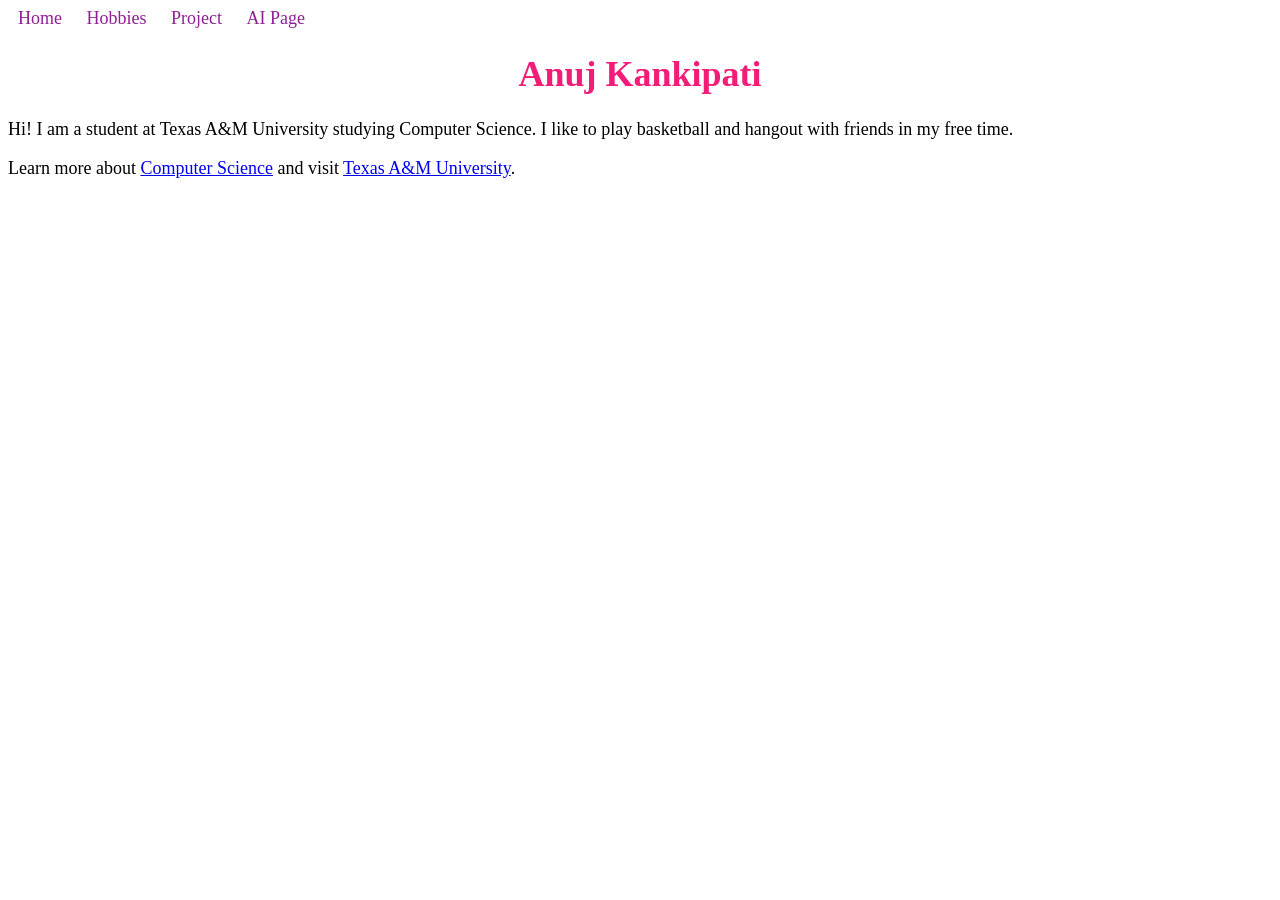
==== index.html @ 3c4d68b8 "Initial website files" ====
<!DOCTYPE html>
<html>
<head>
  <title>All About Me</title>
  <style>
    body { font-family: 'Times New Roman', Times, serif; font-size: 18px; }
    nav a { margin: 10px; text-decoration: none; color: rgb(143, 32, 149); }
    h1 { text-align: center; color: rgb(241, 29, 118); }
  </style>
</head>
<body>
  <nav>
    <a href="index.html">Home</a>
    <a href="hobbies.html">Hobbies</a>
    <a href="project.html">Project</a>
    <a href="ai.html">AI Page</a>
  </nav>
  <h1>Anuj Kankipati</h1>
  <p>Hi! I am a student at Texas A&M University studying Computer Science. I like to play basketball and hangout with friends in my free time.</p>
  
  <p>Learn more about <a href="https://engineering.tamu.edu/cse/index.html">Computer Science</a> and visit <a href="https://www.tamu.edu">Texas A&M University</a>.</p>
</body>
</html>
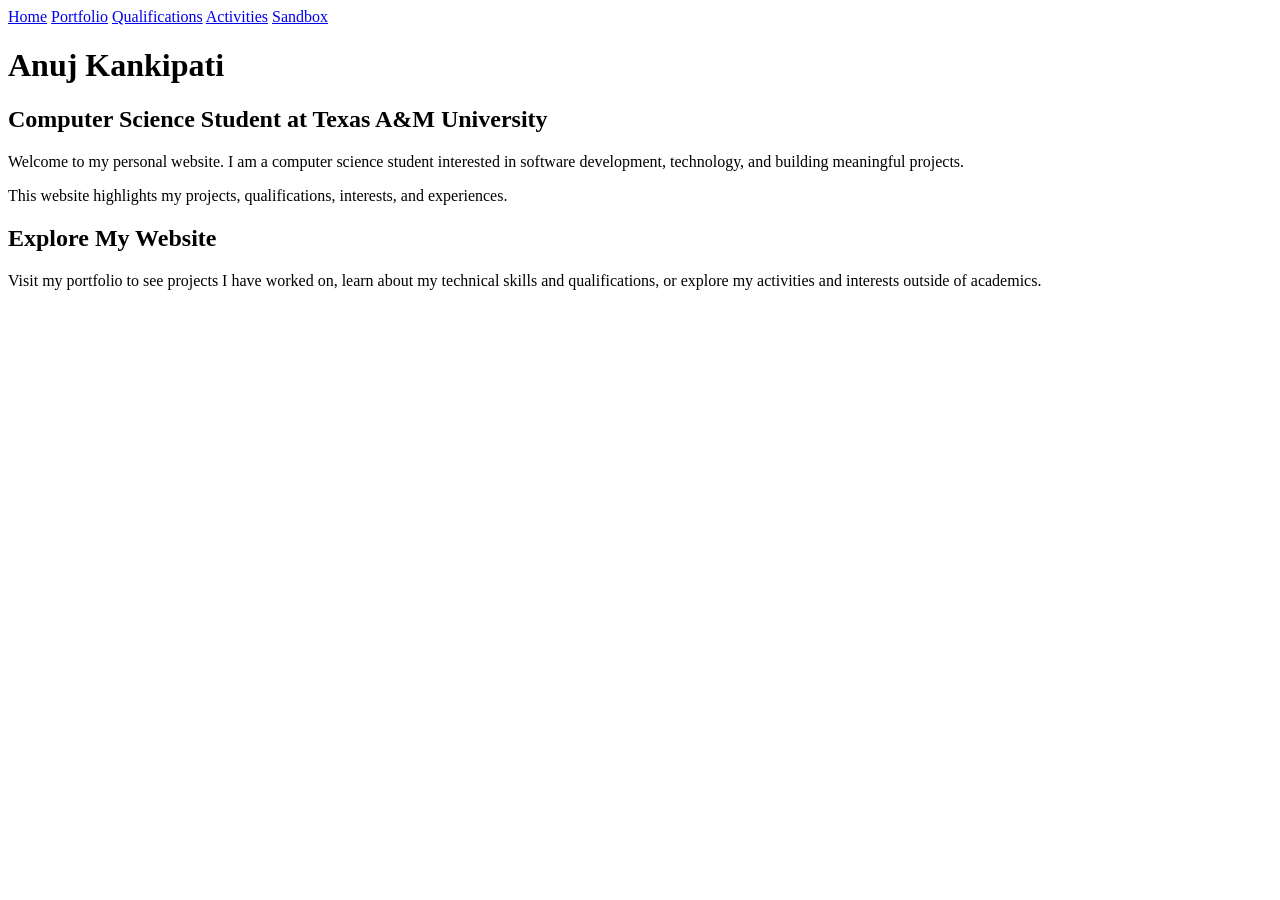
==== commit 89a34514: "Create landing page structure" ====
--- a/index.html
+++ b/index.html
@@ -1,23 +1,46 @@
 <!DOCTYPE html>
-<html>
+<html lang="en">
+
 <head>
-  <title>All About Me</title>
-  <style>
-    body { font-family: 'Times New Roman', Times, serif; font-size: 18px; }
-    nav a { margin: 10px; text-decoration: none; color: rgb(143, 32, 149); }
-    h1 { text-align: center; color: rgb(241, 29, 118); }
-  </style>
+    <meta charset="UTF-8">
+    <title>Anuj Kankipati</title>
 </head>
+
 <body>
-  <nav>
-    <a href="index.html">Home</a>
-    <a href="hobbies.html">Hobbies</a>
-    <a href="project.html">Project</a>
-    <a href="ai.html">AI Page</a>
-  </nav>
-  <h1>Anuj Kankipati</h1>
-  <p>Hi! I am a student at Texas A&M University studying Computer Science. I like to play basketball and hangout with friends in my free time.</p>
-  
-  <p>Learn more about <a href="https://engineering.tamu.edu/cse/index.html">Computer Science</a> and visit <a href="https://www.tamu.edu">Texas A&M University</a>.</p>
+
+    <nav>
+        <a href="index.html">Home</a>
+        <a href="portfolio.html">Portfolio</a>
+        <a href="qualifications.html">Qualifications</a>
+        <a href="activities.html">Activities</a>
+        <a href="sandbox.html">Sandbox</a>
+    </nav>
+
+    <main>
+        <h1>Anuj Kankipati</h1>
+
+        <h2>Computer Science Student at Texas A&M University</h2>
+
+        <p>
+            Welcome to my personal website. I am a computer science student
+            interested in software development, technology, and building
+            meaningful projects.
+        </p>
+
+        <p>
+            This website highlights my projects, qualifications, interests,
+            and experiences.
+        </p>
+
+        <h2>Explore My Website</h2>
+
+        <p>
+            Visit my portfolio to see projects I have worked on, learn about
+            my technical skills and qualifications, or explore my activities
+            and interests outside of academics.
+        </p>
+    </main>
+
 </body>
-</html>
+
+</html>
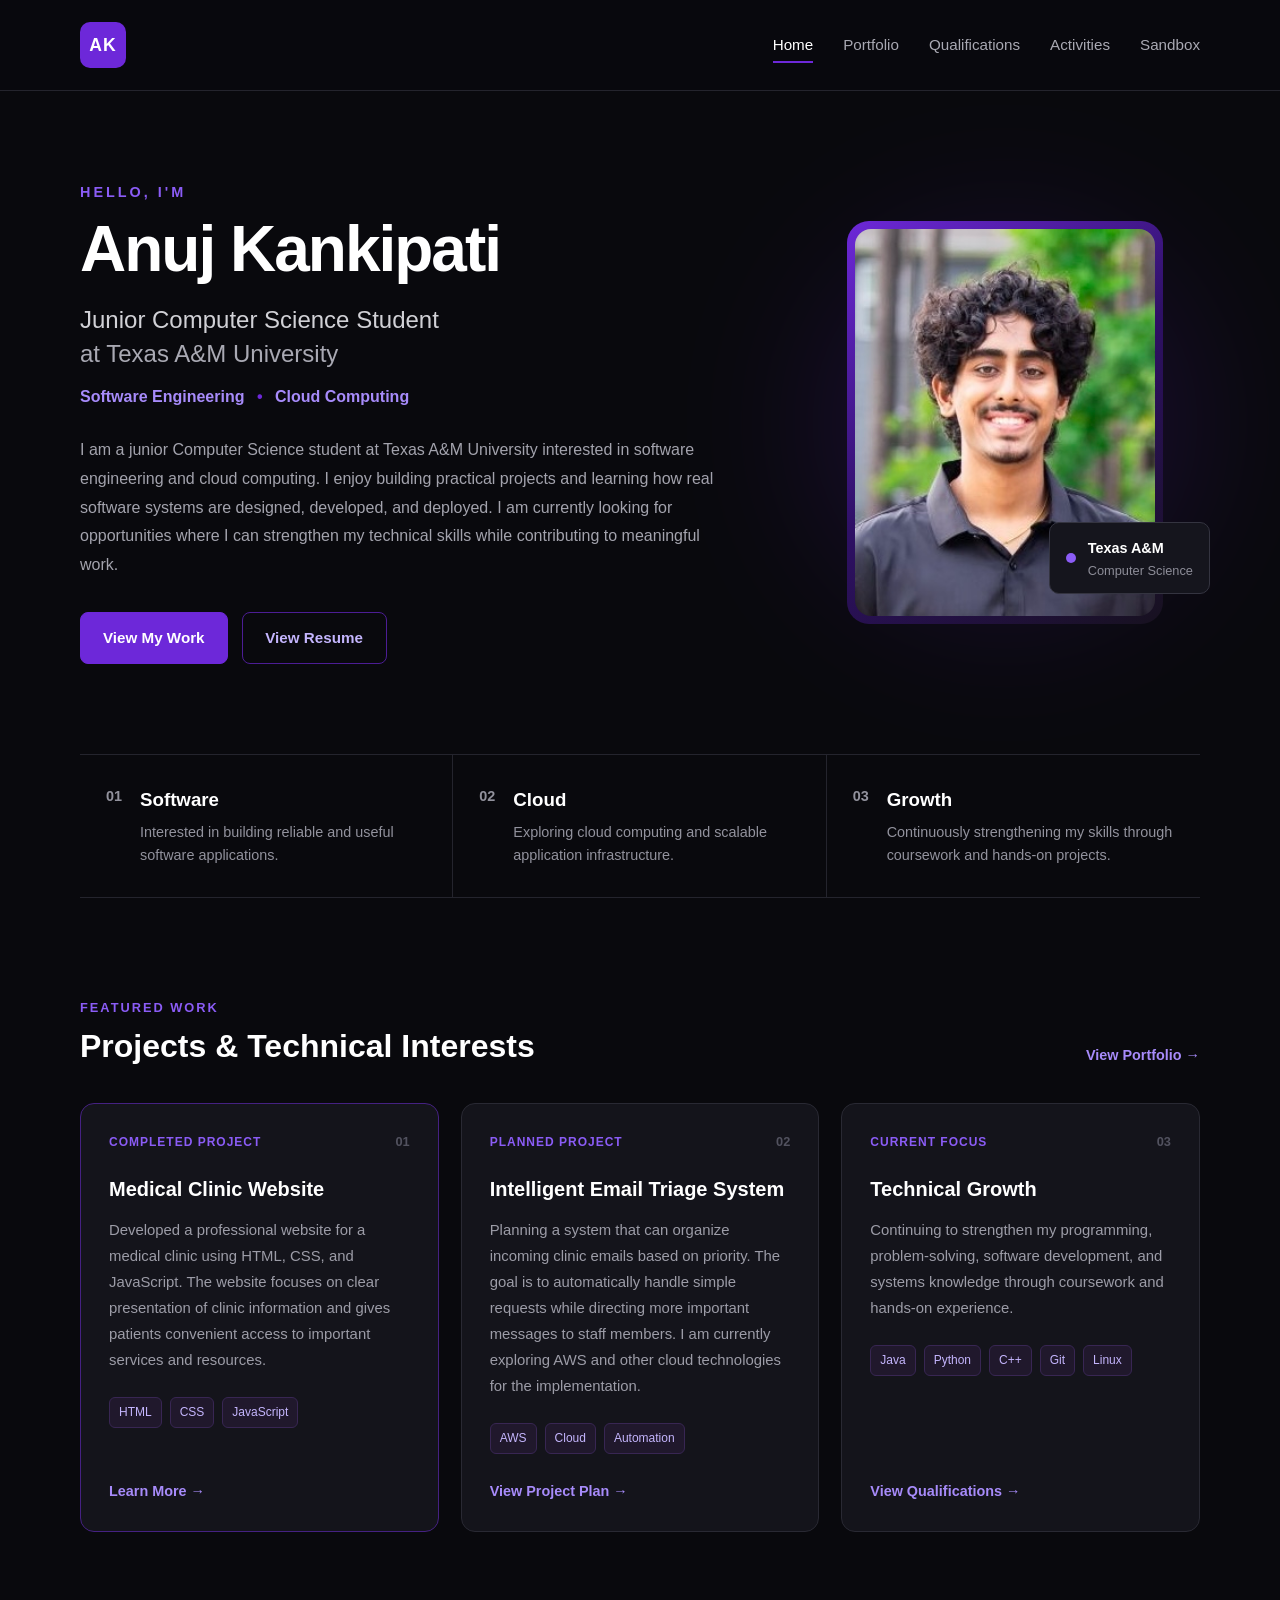
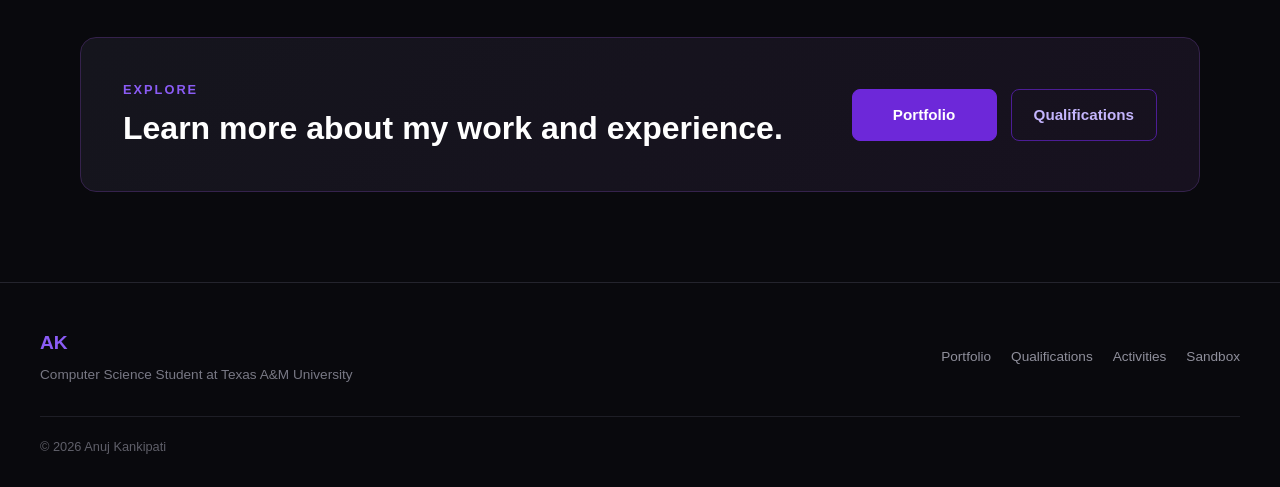
==== commit 3cbd9f25: "Update Release 1 website and remove obsolete pages" ====
--- a/index.html
+++ b/index.html
@@ -3,43 +3,397 @@
 
 <head>
     <meta charset="UTF-8">
-    <title>Anuj Kankipati</title>
+    <meta name="viewport" content="width=device-width, initial-scale=1.0">
+
+    <title>Anuj Kankipati | Portfolio</title>
+
+    <link rel="stylesheet" href="style1.css">
 </head>
 
 <body>
 
-    <nav>
-        <a href="index.html">Home</a>
-        <a href="portfolio.html">Portfolio</a>
-        <a href="qualifications.html">Qualifications</a>
-        <a href="activities.html">Activities</a>
-        <a href="sandbox.html">Sandbox</a>
-    </nav>
+    <header class="site-header">
+
+        <nav class="navbar">
+
+            <a class="logo" href="index.html">
+                AK
+            </a>
+
+            <div class="nav-links">
+                <a class="active" href="index.html">Home</a>
+                <a href="portfolio.html">Portfolio</a>
+                <a href="qualifications.html">Qualifications</a>
+                <a href="activities.html">Activities</a>
+                <a href="sandbox.html">Sandbox</a>
+            </div>
+
+        </nav>
+
+    </header>
+
 
     <main>
-        <h1>Anuj Kankipati</h1>
-
-        <h2>Computer Science Student at Texas A&M University</h2>
-
-        <p>
-            Welcome to my personal website. I am a computer science student
-            interested in software development, technology, and building
-            meaningful projects.
+
+        <!-- HERO SECTION -->
+
+        <section class="hero">
+
+            <div class="hero-content">
+
+                <p class="eyebrow">
+                    Hello, I'm
+                </p>
+
+                <h1>
+                    Anuj Kankipati
+                </h1>
+
+                <h2>
+                    Junior Computer Science Student
+                    <span>at Texas A&amp;M University</span>
+                </h2>
+
+                <p class="focus">
+                    Software Engineering
+                    <span class="dot">•</span>
+                    Cloud Computing
+                </p>
+
+                <p class="hero-description">
+                    I am a junior Computer Science student at Texas A&amp;M
+                    University interested in software engineering and cloud
+                    computing. I enjoy building practical projects and learning
+                    how real software systems are designed, developed, and
+                    deployed. I am currently looking for opportunities where
+                    I can strengthen my technical skills while contributing to
+                    meaningful work.
+                </p>
+
+                <div class="hero-buttons">
+
+                    <a
+                        class="button button-primary"
+                        href="portfolio.html">
+                        View My Work
+                    </a>
+
+                    <a
+                        class="button button-secondary"
+                        href="qualifications.html">
+                        View Resume
+                    </a>
+
+                </div>
+
+            </div>
+
+
+            <div class="hero-visual">
+
+                <div class="image-decoration"></div>
+
+                <div class="image-frame">
+
+                    <img
+                        src="profile.jpg"
+                        alt="Portrait of Anuj Kankipati"
+                        class="profile-image">
+
+                </div>
+
+                <div class="student-badge">
+                    <span class="badge-dot"></span>
+
+                    <div>
+                        <strong>Texas A&amp;M</strong>
+                        <p>Computer Science</p>
+                    </div>
+                </div>
+
+            </div>
+
+        </section>
+
+
+
+        <!-- QUICK INTRO -->
+
+        <section class="about-strip">
+
+            <div class="about-item">
+                <p class="about-number">01</p>
+
+                <div>
+                    <h3>Software</h3>
+                    <p>
+                        Interested in building reliable and useful
+                        software applications.
+                    </p>
+                </div>
+            </div>
+
+
+            <div class="about-item">
+                <p class="about-number">02</p>
+
+                <div>
+                    <h3>Cloud</h3>
+                    <p>
+                        Exploring cloud computing and scalable
+                        application infrastructure.
+                    </p>
+                </div>
+            </div>
+
+
+            <div class="about-item">
+                <p class="about-number">03</p>
+
+                <div>
+                    <h3>Growth</h3>
+                    <p>
+                        Continuously strengthening my skills through
+                        coursework and hands-on projects.
+                    </p>
+                </div>
+            </div>
+
+        </section>
+
+
+
+        <!-- FEATURED WORK -->
+
+        <section class="featured-work">
+
+            <div class="section-heading">
+
+                <div>
+                    <p class="section-label">
+                        Featured Work
+                    </p>
+
+                    <h2>
+                        Projects &amp; Technical Interests
+                    </h2>
+                </div>
+
+                <a
+                    class="section-link"
+                    href="portfolio.html">
+                    View Portfolio →
+                </a>
+
+            </div>
+
+
+            <div class="project-grid">
+
+                <!-- CLINIC WEBSITE -->
+
+                <article class="project-card featured-project">
+
+                    <div class="project-top">
+
+                        <p class="project-status">
+                            Completed Project
+                        </p>
+
+                        <span class="project-number">
+                            01
+                        </span>
+
+                    </div>
+
+                    <h3>
+                        Medical Clinic Website
+                    </h3>
+
+                    <p>
+                        Developed a professional website for a medical clinic
+                        using HTML, CSS, and JavaScript. The website focuses on
+                        clear presentation of clinic information and gives
+                        patients convenient access to important services and
+                        resources.
+                    </p>
+
+                    <div class="technology-list">
+                        <span>HTML</span>
+                        <span>CSS</span>
+                        <span>JavaScript</span>
+                    </div>
+
+                    <a
+                        class="project-link"
+                        href="portfolio.html">
+                        Learn More →
+                    </a>
+
+                </article>
+
+
+
+                <!-- EMAIL SYSTEM -->
+
+                <article class="project-card">
+
+                    <div class="project-top">
+
+                        <p class="project-status">
+                            Planned Project
+                        </p>
+
+                        <span class="project-number">
+                            02
+                        </span>
+
+                    </div>
+
+                    <h3>
+                        Intelligent Email Triage System
+                    </h3>
+
+                    <p>
+                        Planning a system that can organize incoming clinic
+                        emails based on priority. The goal is to automatically
+                        handle simple requests while directing more important
+                        messages to staff members. I am currently exploring AWS
+                        and other cloud technologies for the implementation.
+                    </p>
+
+                    <div class="technology-list">
+                        <span>AWS</span>
+                        <span>Cloud</span>
+                        <span>Automation</span>
+                    </div>
+
+                    <a
+                        class="project-link"
+                        href="portfolio.html">
+                        View Project Plan →
+                    </a>
+
+                </article>
+
+
+
+                <!-- TECHNICAL FOCUS -->
+
+                <article class="project-card">
+
+                    <div class="project-top">
+
+                        <p class="project-status">
+                            Current Focus
+                        </p>
+
+                        <span class="project-number">
+                            03
+                        </span>
+
+                    </div>
+
+                    <h3>
+                        Technical Growth
+                    </h3>
+
+                    <p>
+                        Continuing to strengthen my programming,
+                        problem-solving, software development, and systems
+                        knowledge through coursework and hands-on experience.
+                    </p>
+
+                    <div class="technology-list">
+                        <span>Java</span>
+                        <span>Python</span>
+                        <span>C++</span>
+                        <span>Git</span>
+                        <span>Linux</span>
+                    </div>
+
+                    <a
+                        class="project-link"
+                        href="qualifications.html">
+                        View Qualifications →
+                    </a>
+
+                </article>
+
+            </div>
+
+        </section>
+
+
+
+        <!-- CALL TO ACTION -->
+
+        <section class="cta">
+
+            <div>
+
+                <p class="section-label">
+                    Explore
+                </p>
+
+                <h2>
+                    Learn more about my work and experience.
+                </h2>
+
+            </div>
+
+            <div class="cta-buttons">
+
+                <a
+                    class="button button-primary"
+                    href="portfolio.html">
+                    Portfolio
+                </a>
+
+                <a
+                    class="button button-secondary"
+                    href="qualifications.html">
+                    Qualifications
+                </a>
+
+            </div>
+
+        </section>
+
+    </main>
+
+
+
+    <footer class="site-footer">
+
+        <div class="footer-content">
+
+            <div>
+                <a
+                    class="footer-logo"
+                    href="index.html">
+                    AK
+                </a>
+
+                <p>
+                    Computer Science Student at Texas A&amp;M University
+                </p>
+            </div>
+
+            <div class="footer-links">
+                <a href="portfolio.html">Portfolio</a>
+                <a href="qualifications.html">Qualifications</a>
+                <a href="activities.html">Activities</a>
+                <a href="sandbox.html">Sandbox</a>
+            </div>
+
+        </div>
+
+        <p class="copyright">
+            © 2026 Anuj Kankipati
         </p>
 
-        <p>
-            This website highlights my projects, qualifications, interests,
-            and experiences.
-        </p>
-
-        <h2>Explore My Website</h2>
-
-        <p>
-            Visit my portfolio to see projects I have worked on, learn about
-            my technical skills and qualifications, or explore my activities
-            and interests outside of academics.
-        </p>
-    </main>
+    </footer>
 
 </body>
 
--- a/style1.css
+++ b/style1.css
@@ -0,0 +1,977 @@
+/* -----------------------------------
+   GLOBAL STYLES
+----------------------------------- */
+
+* {
+    box-sizing: border-box;
+    margin: 0;
+    padding: 0;
+}
+
+html {
+    scroll-behavior: smooth;
+}
+
+body {
+    background-color: #09090d;
+    color: #f4f4f5;
+
+    font-family:
+        Arial,
+        Helvetica,
+        sans-serif;
+
+    line-height: 1.6;
+}
+
+a {
+    color: inherit;
+    text-decoration: none;
+}
+
+img {
+    max-width: 100%;
+    display: block;
+}
+
+
+/* -----------------------------------
+   HEADER / NAVIGATION
+----------------------------------- */
+
+.site-header {
+    background-color: rgba(9, 9, 13, 0.96);
+
+    border-bottom:
+        1px solid #24242d;
+}
+
+.navbar {
+    max-width: 1200px;
+
+    margin: 0 auto;
+
+    padding:
+        22px
+        40px;
+
+    display: flex;
+
+    align-items: center;
+
+    justify-content:
+        space-between;
+}
+
+.logo {
+    width: 46px;
+    height: 46px;
+
+    display: flex;
+
+    align-items: center;
+    justify-content: center;
+
+    background-color: #6d28d9;
+
+    color: white;
+
+    border-radius: 10px;
+
+    font-size: 1.1rem;
+    font-weight: bold;
+
+    letter-spacing: 1px;
+
+    transition:
+        background-color 0.2s ease,
+        transform 0.2s ease;
+}
+
+.logo:hover {
+    background-color: #7c3aed;
+
+    transform:
+        translateY(-2px);
+}
+
+.nav-links {
+    display: flex;
+
+    align-items: center;
+
+    gap: 30px;
+}
+
+.nav-links a {
+    position: relative;
+
+    color: #a9a9b3;
+
+    font-size: 0.95rem;
+    font-weight: 500;
+
+    padding:
+        6px
+        0;
+
+    transition:
+        color 0.2s ease;
+}
+
+.nav-links a:hover,
+.nav-links .active {
+    color: #ffffff;
+}
+
+.nav-links a::after {
+    content: "";
+
+    position: absolute;
+
+    left: 0;
+    bottom: 0;
+
+    width: 0;
+    height: 2px;
+
+    background-color: #6d28d9;
+
+    transition:
+        width 0.2s ease;
+}
+
+.nav-links a:hover::after,
+.nav-links .active::after {
+    width: 100%;
+}
+
+
+/* -----------------------------------
+   MAIN CONTENT
+----------------------------------- */
+
+main {
+    max-width: 1200px;
+
+    margin: 0 auto;
+
+    padding:
+        0
+        40px;
+}
+
+
+/* -----------------------------------
+   HERO SECTION
+----------------------------------- */
+
+.hero {
+    min-height: 640px;
+
+    padding:
+        90px
+        0;
+
+    display: grid;
+
+    grid-template-columns:
+        1.25fr
+        0.75fr;
+
+    gap: 80px;
+
+    align-items: center;
+}
+
+.hero-content {
+    max-width: 680px;
+}
+
+.eyebrow {
+    color: #8b5cf6;
+
+    font-size: 0.9rem;
+
+    font-weight: bold;
+
+    letter-spacing: 3px;
+
+    text-transform: uppercase;
+
+    margin-bottom: 12px;
+}
+
+.hero h1 {
+    color: #ffffff;
+
+    font-size: 4rem;
+
+    line-height: 1.05;
+
+    letter-spacing: -2px;
+
+    margin-bottom: 20px;
+}
+
+.hero h2 {
+    color: #d1d1d6;
+
+    font-size: 1.5rem;
+
+    font-weight: 500;
+
+    line-height: 1.4;
+
+    margin-bottom: 14px;
+}
+
+.hero h2 span {
+    display: block;
+
+    color: #a9a9b3;
+}
+
+.focus {
+    color: #a78bfa;
+
+    font-weight: bold;
+
+    margin-bottom: 26px;
+}
+
+.dot {
+    color: #6d28d9;
+
+    padding:
+        0
+        8px;
+}
+
+.hero-description {
+    max-width: 650px;
+
+    color: #a3a3ad;
+
+    font-size: 1rem;
+
+    line-height: 1.8;
+
+    margin-bottom: 32px;
+}
+
+
+/* -----------------------------------
+   BUTTONS
+----------------------------------- */
+
+.hero-buttons,
+.cta-buttons {
+    display: flex;
+
+    gap: 14px;
+
+    flex-wrap: wrap;
+}
+
+.button {
+    display: inline-flex;
+
+    align-items: center;
+    justify-content: center;
+
+    min-width: 145px;
+
+    padding:
+        13px
+        22px;
+
+    border-radius: 8px;
+
+    font-size: 0.95rem;
+
+    font-weight: bold;
+
+    transition:
+        transform 0.2s ease,
+        background-color 0.2s ease,
+        border-color 0.2s ease;
+}
+
+.button:hover {
+    transform:
+        translateY(-2px);
+}
+
+.button-primary {
+    background-color: #6d28d9;
+
+    color: white;
+
+    border:
+        1px solid
+        #6d28d9;
+}
+
+.button-primary:hover {
+    background-color: #7c3aed;
+
+    border-color: #7c3aed;
+}
+
+.button-secondary {
+    background-color: transparent;
+
+    color: #c4b5fd;
+
+    border:
+        1px solid
+        #4c1d95;
+}
+
+.button-secondary:hover {
+    background-color: #17111f;
+
+    border-color: #6d28d9;
+}
+
+
+/* -----------------------------------
+   PROFILE IMAGE
+----------------------------------- */
+
+.hero-visual {
+    position: relative;
+
+    display: flex;
+
+    align-items: center;
+    justify-content: center;
+}
+
+.image-decoration {
+    position: absolute;
+
+    width: 330px;
+    height: 330px;
+
+    background-color: #6d28d9;
+
+    border-radius: 50%;
+
+    filter:
+        blur(90px);
+
+    opacity: 0.22;
+}
+
+.image-frame {
+    position: relative;
+
+    z-index: 1;
+
+    padding: 8px;
+
+    background:
+        linear-gradient(
+            145deg,
+            #6d28d9,
+            #2e1065,
+            #17111f
+        );
+
+    border-radius: 22px;
+}
+
+.profile-image {
+    width: 300px;
+
+    height: auto;
+
+    border-radius: 16px;
+}
+
+
+/* -----------------------------------
+   STUDENT BADGE
+----------------------------------- */
+
+.student-badge {
+    position: absolute;
+
+    z-index: 2;
+
+    right: -10px;
+    bottom: 30px;
+
+    display: flex;
+
+    gap: 12px;
+
+    align-items: center;
+
+    background-color: #15151d;
+
+    border:
+        1px solid
+        #343440;
+
+    border-radius: 10px;
+
+    padding:
+        12px
+        16px;
+}
+
+.badge-dot {
+    width: 10px;
+    height: 10px;
+
+    background-color: #8b5cf6;
+
+    border-radius: 50%;
+}
+
+.student-badge strong {
+    color: #ffffff;
+
+    font-size: 0.9rem;
+}
+
+.student-badge p {
+    color: #8d8d98;
+
+    font-size: 0.8rem;
+}
+
+
+/* -----------------------------------
+   ABOUT STRIP
+----------------------------------- */
+
+.about-strip {
+    display: grid;
+
+    grid-template-columns:
+        repeat(3, 1fr);
+
+    border-top:
+        1px solid
+        #24242d;
+
+    border-bottom:
+        1px solid
+        #24242d;
+}
+
+.about-item {
+    display: flex;
+
+    gap: 18px;
+
+    padding:
+        30px
+        26px;
+
+    border-right:
+        1px solid
+        #24242d;
+}
+
+.about-item:last-child {
+    border-right: none;
+}
+
+.about-number {
+    color: #6d28d9;
+
+    font-size: 0.8rem;
+
+    font-weight: bold;
+}
+
+.about-item h3 {
+    color: #ffffff;
+
+    margin-bottom: 6px;
+}
+
+.about-item p {
+    color: #92929d;
+
+    font-size: 0.9rem;
+}
+
+
+/* -----------------------------------
+   FEATURED WORK
+----------------------------------- */
+
+.featured-work {
+    padding:
+        100px
+        0
+        80px;
+}
+
+.section-heading {
+    display: flex;
+
+    align-items: flex-end;
+
+    justify-content:
+        space-between;
+
+    gap: 30px;
+
+    margin-bottom: 36px;
+}
+
+.section-label {
+    color: #8b5cf6;
+
+    font-size: 0.8rem;
+
+    font-weight: bold;
+
+    letter-spacing: 2px;
+
+    text-transform: uppercase;
+
+    margin-bottom: 7px;
+}
+
+.section-heading h2,
+.cta h2 {
+    color: #ffffff;
+
+    font-size: 2rem;
+
+    line-height: 1.3;
+}
+
+.section-link {
+    color: #a78bfa;
+
+    font-size: 0.9rem;
+
+    font-weight: bold;
+
+    white-space: nowrap;
+
+    transition:
+        color 0.2s ease;
+}
+
+.section-link:hover {
+    color: #c4b5fd;
+}
+
+
+/* -----------------------------------
+   PROJECT CARDS
+----------------------------------- */
+
+.project-grid {
+    display: grid;
+
+    grid-template-columns:
+        repeat(3, 1fr);
+
+    gap: 22px;
+}
+
+.project-card {
+    min-height: 390px;
+
+    display: flex;
+
+    flex-direction: column;
+
+    background-color: #14141b;
+
+    border:
+        1px solid
+        #292933;
+
+    border-radius: 14px;
+
+    padding: 28px;
+
+    transition:
+        transform 0.2s ease,
+        border-color 0.2s ease,
+        background-color 0.2s ease;
+}
+
+.project-card:hover {
+    transform:
+        translateY(-6px);
+
+    border-color: #6d28d9;
+
+    background-color: #171720;
+}
+
+.featured-project {
+    border-color: #452182;
+}
+
+.project-top {
+    display: flex;
+
+    align-items: center;
+
+    justify-content:
+        space-between;
+
+    gap: 15px;
+
+    margin-bottom: 22px;
+}
+
+.project-status {
+    color: #8b5cf6;
+
+    font-size: 0.75rem;
+
+    font-weight: bold;
+
+    letter-spacing: 1px;
+
+    text-transform: uppercase;
+}
+
+.project-number {
+    color: #52525f;
+
+    font-size: 0.8rem;
+
+    font-weight: bold;
+}
+
+.project-card h3 {
+    color: #ffffff;
+
+    font-size: 1.25rem;
+
+    line-height: 1.4;
+
+    margin-bottom: 14px;
+}
+
+.project-card > p {
+    color: #9c9ca7;
+
+    font-size: 0.93rem;
+
+    line-height: 1.75;
+}
+
+.technology-list {
+    display: flex;
+
+    flex-wrap: wrap;
+
+    gap: 8px;
+
+    margin-top: 24px;
+}
+
+.technology-list span {
+    background-color: #20182c;
+
+    color: #c4b5fd;
+
+    border:
+        1px solid
+        #382653;
+
+    border-radius: 6px;
+
+    padding:
+        5px
+        9px;
+
+    font-size: 0.75rem;
+}
+
+.project-link {
+    margin-top: auto;
+
+    padding-top: 26px;
+
+    color: #a78bfa;
+
+    font-size: 0.9rem;
+
+    font-weight: bold;
+
+    transition:
+        color 0.2s ease;
+}
+
+.project-link:hover {
+    color: #ddd6fe;
+}
+
+
+/* -----------------------------------
+   CALL TO ACTION
+----------------------------------- */
+
+.cta {
+    margin:
+        25px
+        0
+        90px;
+
+    padding:
+        42px;
+
+    display: flex;
+
+    align-items: center;
+
+    justify-content:
+        space-between;
+
+    gap: 35px;
+
+    background:
+        linear-gradient(
+            135deg,
+            #15151d,
+            #17111f
+        );
+
+    border:
+        1px solid
+        #35224c;
+
+    border-radius: 16px;
+}
+
+
+/* -----------------------------------
+   FOOTER
+----------------------------------- */
+
+.site-footer {
+    border-top:
+        1px solid
+        #24242d;
+
+    padding:
+        45px
+        40px
+        30px;
+}
+
+.footer-content {
+    max-width: 1200px;
+
+    margin: 0 auto;
+
+    display: flex;
+
+    align-items: center;
+
+    justify-content:
+        space-between;
+
+    gap: 30px;
+}
+
+.footer-logo {
+    color: #8b5cf6;
+
+    font-size: 1.2rem;
+
+    font-weight: bold;
+}
+
+.footer-content p {
+    color: #787884;
+
+    font-size: 0.85rem;
+
+    margin-top: 5px;
+}
+
+.footer-links {
+    display: flex;
+
+    gap: 20px;
+
+    flex-wrap: wrap;
+}
+
+.footer-links a {
+    color: #8f8f9b;
+
+    font-size: 0.85rem;
+
+    transition:
+        color 0.2s ease;
+}
+
+.footer-links a:hover {
+    color: #a78bfa;
+}
+
+.copyright {
+    max-width: 1200px;
+
+    margin:
+        30px
+        auto
+        0;
+
+    padding-top: 20px;
+
+    border-top:
+        1px solid
+        #1e1e26;
+
+    color: #5f5f69;
+
+    font-size: 0.8rem;
+}
+
+
+/* -----------------------------------
+   RESPONSIVE DESIGN
+----------------------------------- */
+
+@media (max-width: 900px) {
+
+    .navbar {
+        flex-direction: column;
+
+        gap: 18px;
+    }
+
+    .nav-links {
+        flex-wrap: wrap;
+
+        justify-content: center;
+
+        gap: 18px;
+    }
+
+    .hero {
+        grid-template-columns: 1fr;
+
+        text-align: center;
+
+        gap: 50px;
+    }
+
+    .hero-content {
+        margin: 0 auto;
+    }
+
+    .hero-buttons {
+        justify-content: center;
+    }
+
+    .hero-visual {
+        order: -1;
+    }
+
+    .student-badge {
+        right: 10%;
+    }
+
+    .about-strip {
+        grid-template-columns: 1fr;
+    }
+
+    .about-item {
+        border-right: none;
+
+        border-bottom:
+            1px solid
+            #24242d;
+    }
+
+    .about-item:last-child {
+        border-bottom: none;
+    }
+
+    .project-grid {
+        grid-template-columns: 1fr;
+    }
+
+    .project-card {
+        min-height: auto;
+    }
+
+    .cta {
+        flex-direction: column;
+
+        align-items: flex-start;
+    }
+
+}
+
+
+@media (max-width: 600px) {
+
+    main {
+        padding:
+            0
+            22px;
+    }
+
+    .navbar {
+        padding:
+            20px
+            22px;
+    }
+
+    .hero {
+        padding:
+            60px
+            0;
+    }
+
+    .hero h1 {
+        font-size: 2.8rem;
+    }
+
+    .hero h2 {
+        font-size: 1.2rem;
+    }
+
+    .profile-image {
+        width: 240px;
+    }
+
+    .student-badge {
+        position: relative;
+
+        right: auto;
+        bottom: auto;
+
+        margin-top: 20px;
+    }
+
+    .section-heading {
+        align-items: flex-start;
+
+        flex-direction: column;
+    }
+
+    .cta {
+        padding: 28px;
+    }
+
+    .footer-content {
+        align-items: flex-start;
+
+        flex-direction: column;
+    }
+
+}
